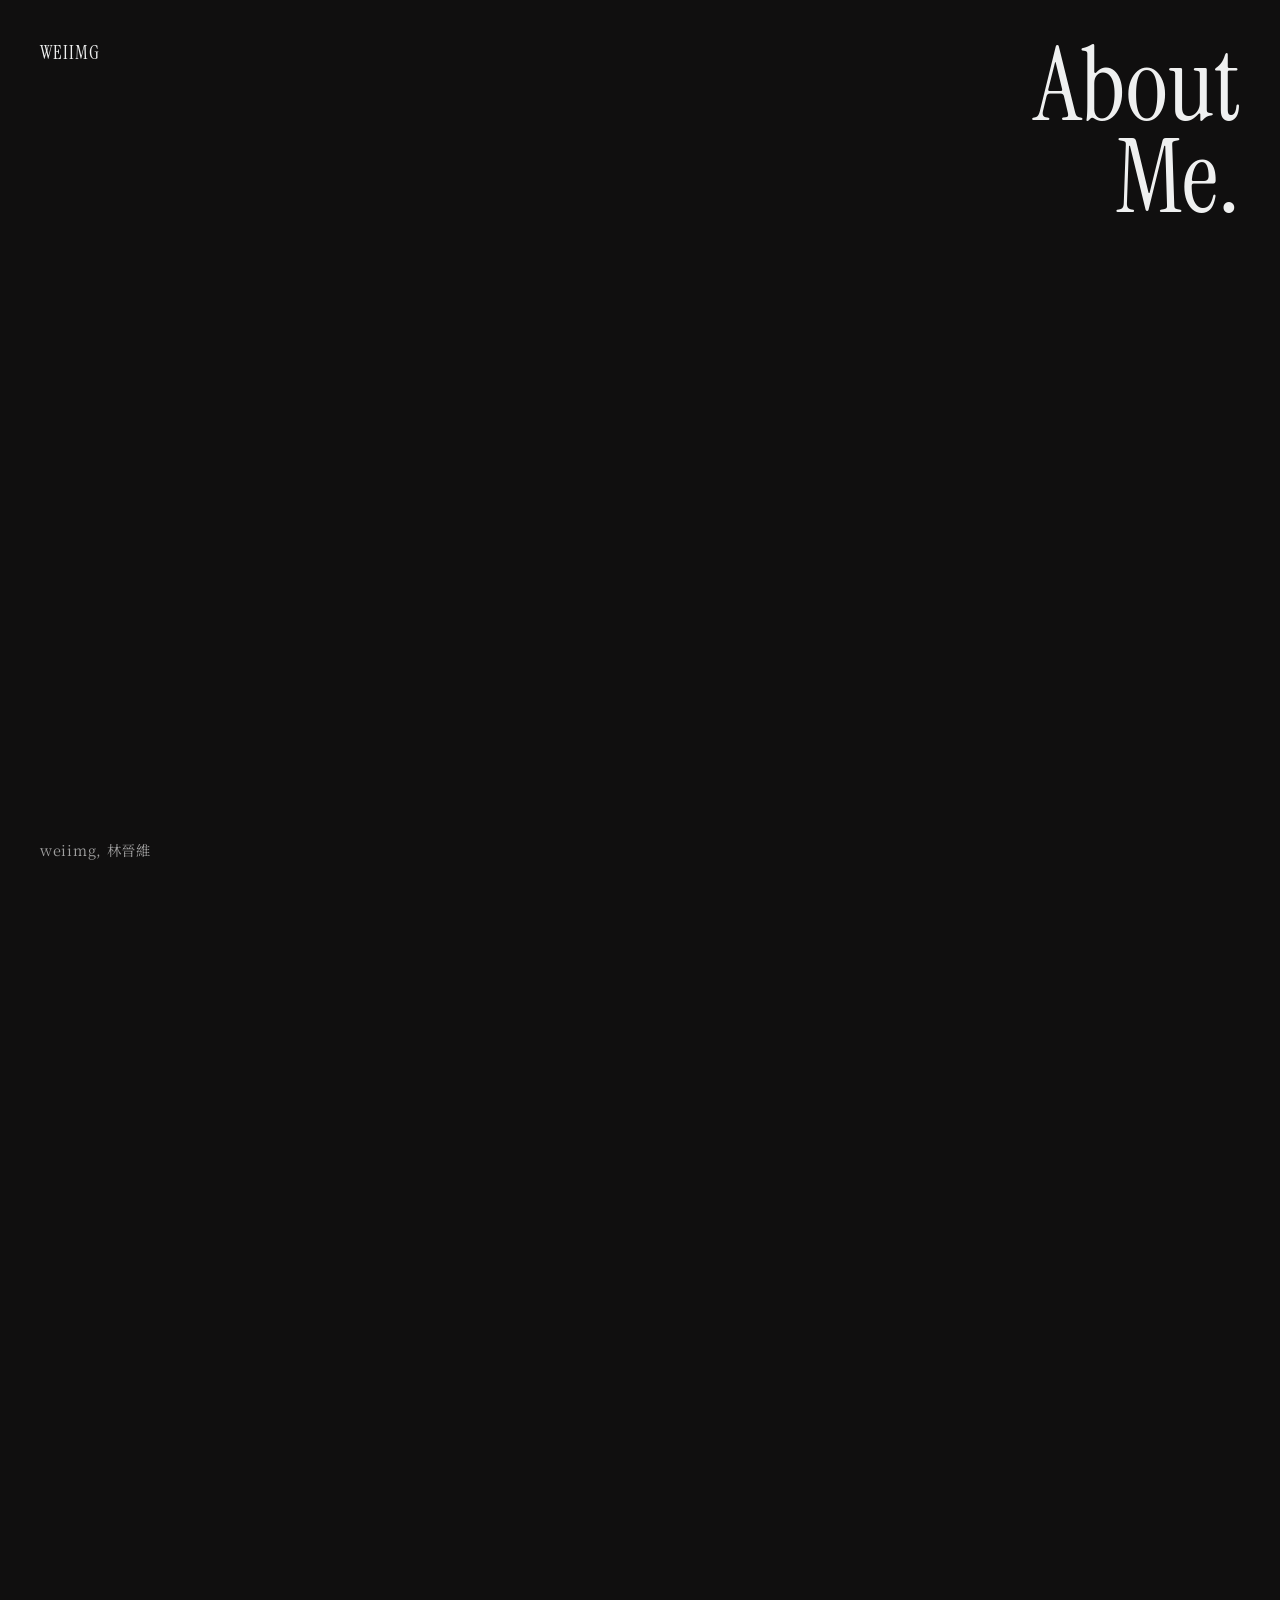
==== about/index.html @ 99280628 "關於頁" ====
<!DOCTYPE html>
<html lang="zh-TW">
<head>
  <meta charset="UTF-8" />
  <meta name="viewport" content="width=device-width, initial-scale=1.0" />
  <title>About - WEIIMG 林晉維</title>
  <link rel="icon" href="https://cdn.weiimg.com/linjinwei_resize.jpg" type="image/jpg" />
  
  <!-- 字型 -->
  <link rel="preconnect" href="https://fonts.googleapis.com">
  <link rel="preconnect" href="https://fonts.gstatic.com" crossorigin>
  <link href="https://fonts.googleapis.com/css2?family=Instrument+Serif:ital@0;1&family=Noto+Serif+TC:wght@300;500&display=swap" rel="stylesheet">
  
  <style>
    :root {
      --bg-black: #100F0F;
      --bg-white: #EAE5D9;
      --text-white: #FFFFFF;
    }

    html, body {
      margin: 0;
      padding: 0;
      width: 100%;
      background-color: var(--bg-black);
      font-family: "Instrument Serif", "Noto Serif TC", serif;
      /* 設定高度以產生滾動空間，300vh 代表有三個畫面的滾動距離 */
      height: 300vh; 
      overflow-x: hidden;
    }

    /* --- 背景層 (負責滾動視覺) --- */
    .bg-layer {
      position: fixed;
      top: 0;
      left: 0;
      width: 100%;
      height: 100vh;
      width: 100%;
      z-index: 1;
      pointer-events: none;
      transition: transform 0.1s linear; /* 平滑滾動 */
      will-change: transform;
    }

    /* 第一層：黑色底 (預設) */
    .bg-1 {
      background-color: var(--bg-black);
      z-index: 1;
    }

    /* 第一頁的滿版人像 */
    .bg-portrait {
      position: absolute;
      top: 0;
      left: 0;
      width: 100%;
      height: 100%;
      background-image: url('https://cdn.weiimg.com/portrait.jpg');
      background-position: center;
      background-size: cover;
      opacity: 0.9;
      mix-blend-mode: overlay;
    }

    /* 第一頁左下角的小標題 */
    .intro-caption {
      position: absolute;
      bottom: 40px;
      left: 40px;
      color: rgba(255, 255, 255, 0.6);
      font-size: 0.9rem;
      font-family: "Noto Serif TC", serif;
      letter-spacing: 0.05em;
      z-index: 2; /* 確保在人像之上 */
    }

    /* 第二層：白色塊 (從下方滑上來) */
    .bg-2 {
      background-color: var(--bg-white);
      z-index: 2;
      transform: translateY(100%); /* 初始位置在畫面下方 */
    }

    /* 第三層：黑色塊 (從下方滑上來覆蓋白色) */
    .bg-3 {
      background-color: var(--bg-black);
      z-index: 3;
      transform: translateY(100%); /* 初始位置在畫面下方 */
    }

    /* --- 前景內容層 (固定不動，透過 mix-blend-mode 變色) --- */
    .fixed-content {
      position: fixed;
      top: 0;
      left: 0;
      width: 100%;
      height: 100vh;
      z-index: 10;
      mix-blend-mode: difference; /* 關鍵：讓白色文字在白背景上變黑 */
      color: var(--text-white);
      display: flex;
      flex-direction: column;
      padding: 40px;
      box-sizing: border-box;
      pointer-events: none; /* 確保不擋住滾動 */
    }

    /* 品牌與標題 */
    .header-top {
      display: flex;
      justify-content: space-between;
      align-items: flex-start;
      width: 100%;
    }

    .brand-name {
      font-size: 1.2rem;
      letter-spacing: 1px;
      text-decoration: none;
      color: inherit;
    }

    .page-title {
      font-size: 8vw;
      line-height: 0.9;
      text-align: right;
      opacity: 0;
      animation: fadeIn 1.5s ease forwards 0.5s;
    }

    /* 中央文字容器 */
    .center-text-container {
      position: absolute;
      top: 50%;
      left: 50%;
      transform: translate(-50%, -50%);
      width: 100%;
      max-width: 600px;
      text-align: left; 
      padding: 20px;
    }

    /* 文字段落樣式 */
    .text-slide {
      position: absolute;
      top: 50%;
      left: 50%;
      transform: translate(-50%, -50%);
      width: 100%;
      opacity: 0;
      filter: blur(15px); /* 初始模糊 */
      transition: all 1s cubic-bezier(0.2, 0.8, 0.2, 1);
      font-family: "Noto Serif TC", serif;
      font-size: 1.6rem;
      line-height: 1.8;
      font-weight: 300;
    }

    /* 顯示狀態 */
    .text-slide.active {
      opacity: 1;
      filter: blur(0px);
      transform: translate(-50%, -50%) scale(1);
    }

    /* 隱藏狀態 (往上或往下淡出) */
    .text-slide.prev {
      opacity: 0;
      filter: blur(10px);
      transform: translate(-50%, -60%);
    }
    
    .text-slide.next {
      opacity: 0;
      filter: blur(10px);
      transform: translate(-50%, -40%);
    }

    .label {
      font-family: "Instrument Serif", serif;
      font-size: 1rem;
      opacity: 0.6;
      margin-bottom: 25px;
      display: block;
      letter-spacing: 0.05em;
    }

    .line {
      width: 60px;
      height: 1px;
      background: currentColor;
      margin-bottom: 30px;
      display: block;
    }

    @keyframes fadeIn {
      to { opacity: 1; }
    }

    @media (max-width: 768px) {
      .page-title { font-size: 15vw; }
      .text-slide { font-size: 1.25rem; width: 85%; }
      .fixed-content { padding: 20px; }
      .intro-caption { left: 20px; bottom: 20px; }
    }
  </style>
</head>
<body>

  <!-- 背景層：負責色塊動畫 -->
  <div class="bg-layer bg-1">
    <!-- 照片 -->
    <div class="bg-portrait"></div>
    <!-- 新增：第一頁的小標題 -->
    <div class="intro-caption">weiimg, 林晉維</div>
  </div>
  
  <div class="bg-layer bg-2" id="bg-white"></div>
  <div class="bg-layer bg-3" id="bg-black"></div>

  <!-- 內容層：固定不動，文字在此切換 -->
  <div class="fixed-content">
    
    <!-- 頂部 Header -->
    <div class="header-top">
      <a href="/" class="brand-name">WEIIMG</a>
      <div class="page-title">About<br>Me.</div>
    </div>

    <!-- 中央文字區 -->
    <div class="center-text-container">
      
      <!-- 第一段文字：Professional -->
      <div class="text-slide" id="text-1">
        <span class="label">PROFESSIONAL</span>
        <span class="line"></span>
        <p>專注於影像與設計共鳴的數位工作者。<br><br>
        擅長影片製作、影音剪輯、視覺設計，<br>
        在品牌及行銷領域擁有豐富的專案執行經驗。</p>
      </div>

      <!-- 第二段文字：Personal -->
      <div class="text-slide" id="text-2">
        <span class="label">PERSONAL</span>
        <span class="line"></span>
        <p>喜愛攝影與寫作，<br>
        為生活的溫度創作。</p>
      </div>

    </div>
  </div>

  <script>
    // 取得元素
    const bgWhite = document.getElementById('bg-white');
    const bgBlack = document.getElementById('bg-black');
    const text1 = document.getElementById('text-1');
    const text2 = document.getElementById('text-2');

    // 滾動監聽
    window.addEventListener('scroll', () => {
      const scrollY = window.scrollY;
      const windowHeight = window.innerHeight;
      const progress = scrollY / windowHeight; // 0 ~ 2

      // --- 背景動畫邏輯 ---
      
      // 階段 1: 白色背景從底部升起
      let whiteProgress = (progress - 0.2) / 0.8;
      whiteProgress = Math.min(Math.max(whiteProgress, 0), 1);
      
      bgWhite.style.transform = `translateY(${100 - (whiteProgress * 100)}%)`;

      // 階段 2: 黑色背景從底部升起
      let blackProgress = (progress - 1.2) / 0.8;
      blackProgress = Math.min(Math.max(blackProgress, 0), 1);
      
      bgBlack.style.transform = `translateY(${100 - (blackProgress * 100)}%)`;


      // --- 文字 Fade / Blur 切換邏輯 ---

      // 重置所有文字狀態
      text1.classList.remove('active', 'prev', 'next');
      text2.classList.remove('active', 'prev', 'next');

      if (progress < 0.4) {
        // 首頁狀態
        text1.classList.add('next');
        text2.classList.add('next');
      } 
      else if (progress >= 0.4 && progress < 1.4) {
        // 第一段文字出現 (配合白色背景)
        text1.classList.add('active');
        text2.classList.add('next');
      } 
      else {
        // 第二段文字出現 (配合黑色背景回歸)
        text1.classList.add('prev');
        text2.classList.add('active');
      }
    });

    // 初始化
    window.dispatchEvent(new Event('scroll'));
  </script>
</body>
</html>
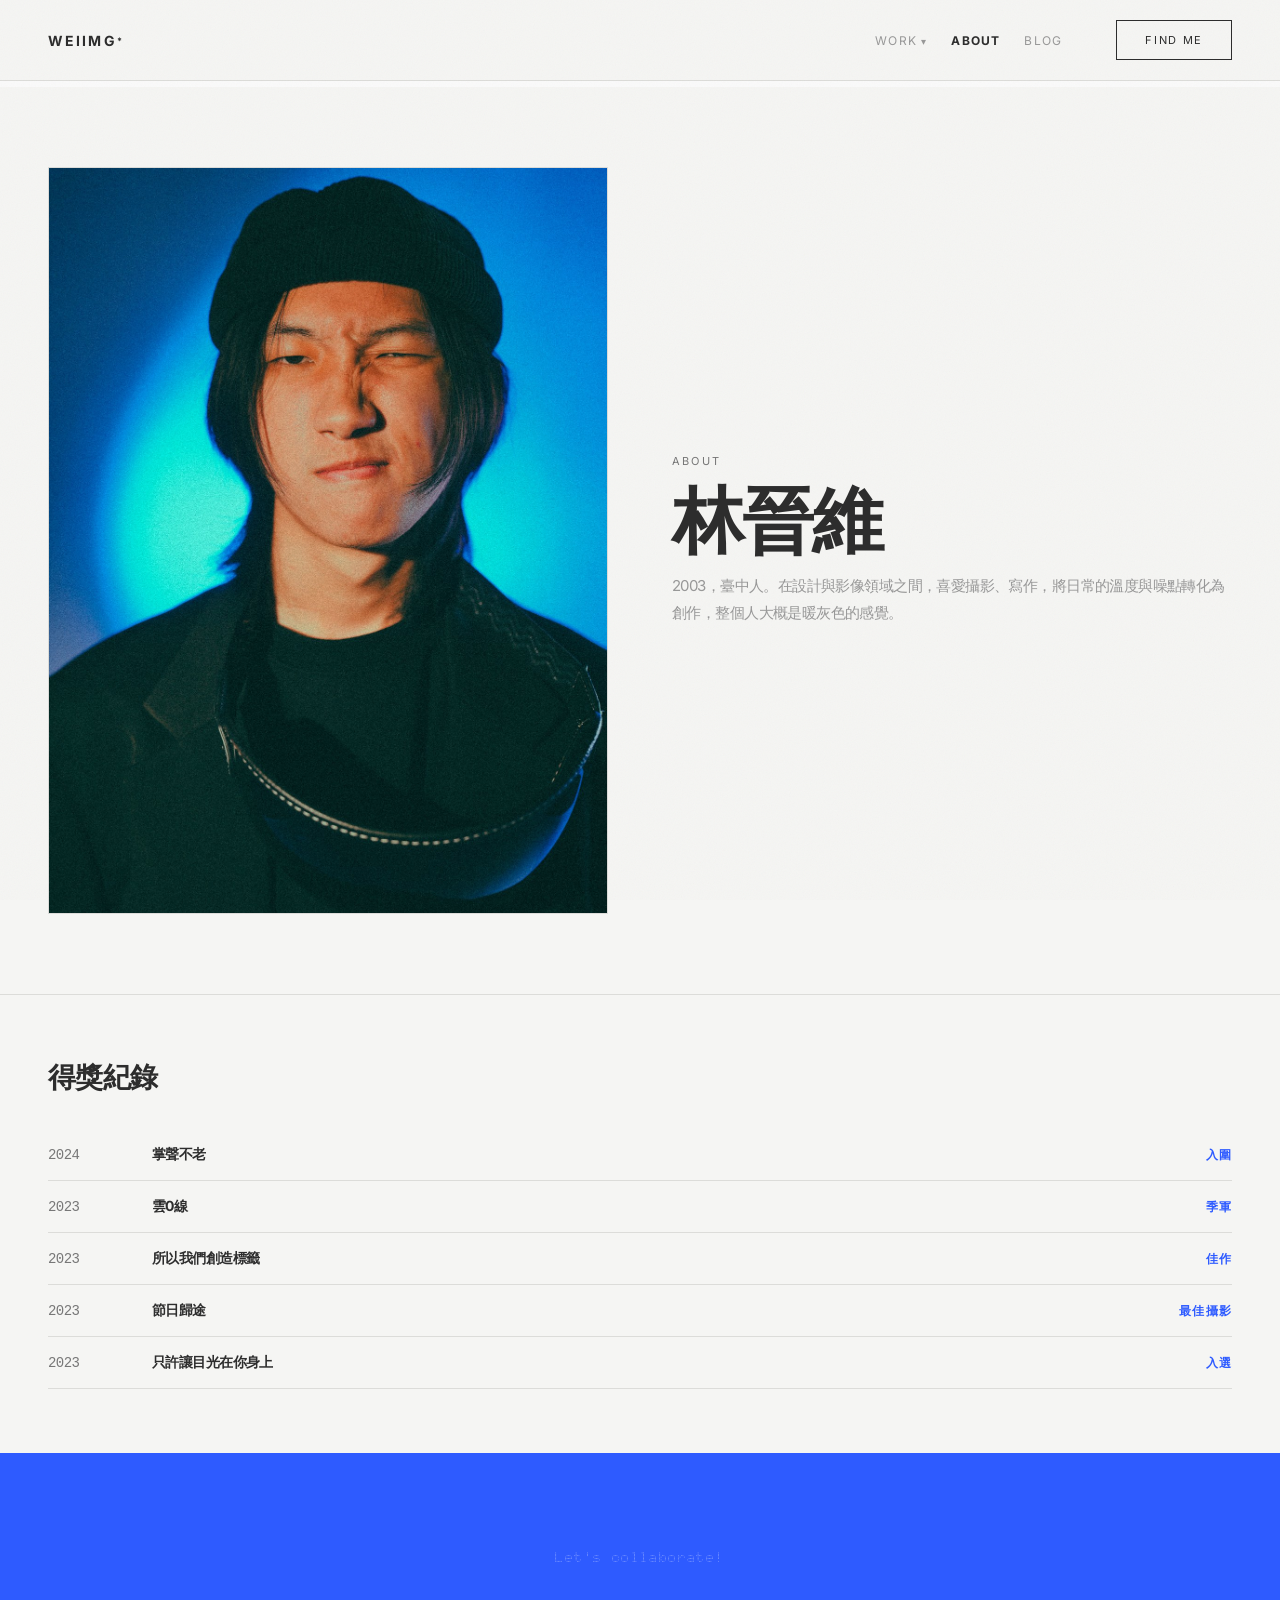
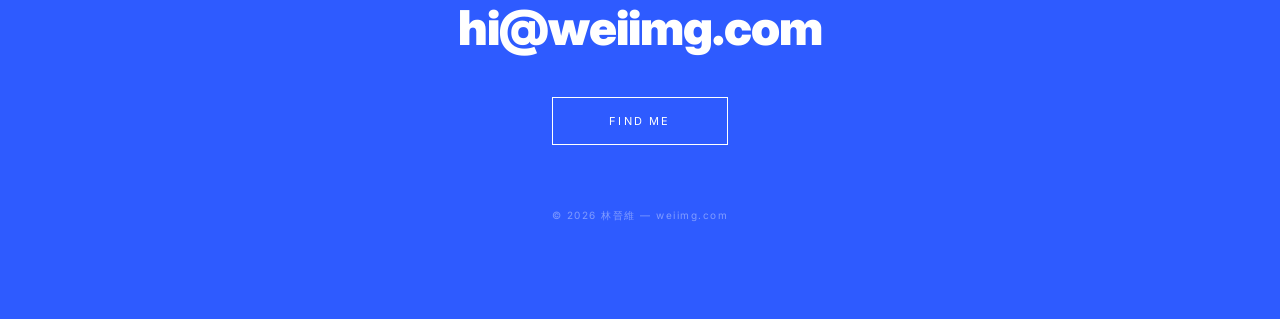
==== commit 0c117cf8: "Add WEIIMG portfolio site at root - Replace root index.html with new portfolio landing - Add about, " ====
--- a/about/index.html
+++ b/about/index.html
@@ -1,309 +1,94 @@
 <!DOCTYPE html>
-<html lang="zh-TW">
+<html lang="zh-Hant">
 <head>
-  <meta charset="UTF-8" />
-  <meta name="viewport" content="width=device-width, initial-scale=1.0" />
-  <title>About - WEIIMG 林晉維</title>
-  <link rel="icon" href="https://cdn.weiimg.com/linjinwei_resize.jpg" type="image/jpg" />
-  
-  <!-- 字型 -->
-  <link rel="preconnect" href="https://fonts.googleapis.com">
-  <link rel="preconnect" href="https://fonts.gstatic.com" crossorigin>
-  <link href="https://fonts.googleapis.com/css2?family=Instrument+Serif:ital@0;1&family=Noto+Serif+TC:wght@300;500&display=swap" rel="stylesheet">
-  
-  <style>
-    :root {
-      --bg-black: #100F0F;
-      --bg-white: #EAE5D9;
-      --text-white: #FFFFFF;
-    }
+<meta charset="UTF-8">
+<meta name="viewport" content="width=device-width, initial-scale=1">
+<meta name="description" content="關於林晉維 — 從攝影社到跨媒體整合，品牌定位到視覺落地一條龍執行。">
+<title>關於 — WEIIMG</title>
+<link rel="stylesheet" href="../style.css">
+</head>
+<body class="inner-page">
 
-    html, body {
-      margin: 0;
-      padding: 0;
-      width: 100%;
-      background-color: var(--bg-black);
-      font-family: "Instrument Serif", "Noto Serif TC", serif;
-      /* 設定高度以產生滾動空間，300vh 代表有三個畫面的滾動距離 */
-      height: 300vh; 
-      overflow-x: hidden;
-    }
+<nav class="nav">
+  <a href="../index.html" class="nav-logo">WEIIMG<span class="reg">*</span><span class="arrow-line"></span></a>
+  <div class="nav-items">
+    <div class="nav-slide-wrap">
+      <div class="nav-slide-inner">
+        <div class="nav-row">
+          <span class="has-dropdown">WORK</span>
+          <a href="index.html" class="active">ABOUT</a>
+          <a href="../blog/index.html">BLOG</a>
+        </div>
+        <div class="nav-row">
+          <a href="../brand/index.html">品牌形象</a>
+          <a href="../shortform/index.html">短影音</a>
+          <a href="../video/index.html">影像製作</a>
+        </div>
+      </div>
+    </div>
+    <div class="nav-cta-wrap">
+      <span class="nav-cta">FIND ME</span>
+      <div class="findme-dropdown">
+        <a href="mailto:hi@weiimg.com"><span class="fm-icon">✉</span>hi@weiimg.com</a>
+        <a href="https://instagram.com/wei_img" target="_blank" rel="noopener noreferrer"><span class="fm-icon">📷</span>Instagram</a>
+        <a href="https://threads.net/@wei_img" target="_blank" rel="noopener noreferrer"><span class="fm-icon">🧵</span>Threads</a>
+      </div>
+    </div>
+  </div>
+</nav>
 
-    /* --- 背景層 (負責滾動視覺) --- */
-    .bg-layer {
-      position: fixed;
-      top: 0;
-      left: 0;
-      width: 100%;
-      height: 100vh;
-      width: 100%;
-      z-index: 1;
-      pointer-events: none;
-      transition: transform 0.1s linear; /* 平滑滾動 */
-      will-change: transform;
-    }
-
-    /* 第一層：黑色底 (預設) */
-    .bg-1 {
-      background-color: var(--bg-black);
-      z-index: 1;
-    }
-
-    /* 第一頁的滿版人像 */
-    .bg-portrait {
-      position: absolute;
-      top: 0;
-      left: 0;
-      width: 100%;
-      height: 100%;
-      background-image: url('https://cdn.weiimg.com/portrait.jpg');
-      background-position: center;
-      background-size: cover;
-      opacity: 0.9;
-      mix-blend-mode: overlay;
-    }
-
-    /* 第一頁左下角的小標題 */
-    .intro-caption {
-      position: absolute;
-      bottom: 40px;
-      left: 40px;
-      color: rgba(255, 255, 255, 0.6);
-      font-size: 0.9rem;
-      font-family: "Noto Serif TC", serif;
-      letter-spacing: 0.05em;
-      z-index: 2; /* 確保在人像之上 */
-    }
-
-    /* 第二層：白色塊 (從下方滑上來) */
-    .bg-2 {
-      background-color: var(--bg-white);
-      z-index: 2;
-      transform: translateY(100%); /* 初始位置在畫面下方 */
-    }
-
-    /* 第三層：黑色塊 (從下方滑上來覆蓋白色) */
-    .bg-3 {
-      background-color: var(--bg-black);
-      z-index: 3;
-      transform: translateY(100%); /* 初始位置在畫面下方 */
-    }
-
-    /* --- 前景內容層 (固定不動，透過 mix-blend-mode 變色) --- */
-    .fixed-content {
-      position: fixed;
-      top: 0;
-      left: 0;
-      width: 100%;
-      height: 100vh;
-      z-index: 10;
-      mix-blend-mode: difference; /* 關鍵：讓白色文字在白背景上變黑 */
-      color: var(--text-white);
-      display: flex;
-      flex-direction: column;
-      padding: 40px;
-      box-sizing: border-box;
-      pointer-events: none; /* 確保不擋住滾動 */
-    }
-
-    /* 品牌與標題 */
-    .header-top {
-      display: flex;
-      justify-content: space-between;
-      align-items: flex-start;
-      width: 100%;
-    }
-
-    .brand-name {
-      font-size: 1.2rem;
-      letter-spacing: 1px;
-      text-decoration: none;
-      color: inherit;
-    }
-
-    .page-title {
-      font-size: 8vw;
-      line-height: 0.9;
-      text-align: right;
-      opacity: 0;
-      animation: fadeIn 1.5s ease forwards 0.5s;
-    }
-
-    /* 中央文字容器 */
-    .center-text-container {
-      position: absolute;
-      top: 50%;
-      left: 50%;
-      transform: translate(-50%, -50%);
-      width: 100%;
-      max-width: 600px;
-      text-align: left; 
-      padding: 20px;
-    }
-
-    /* 文字段落樣式 */
-    .text-slide {
-      position: absolute;
-      top: 50%;
-      left: 50%;
-      transform: translate(-50%, -50%);
-      width: 100%;
-      opacity: 0;
-      filter: blur(15px); /* 初始模糊 */
-      transition: all 1s cubic-bezier(0.2, 0.8, 0.2, 1);
-      font-family: "Noto Serif TC", serif;
-      font-size: 1.6rem;
-      line-height: 1.8;
-      font-weight: 300;
-    }
-
-    /* 顯示狀態 */
-    .text-slide.active {
-      opacity: 1;
-      filter: blur(0px);
-      transform: translate(-50%, -50%) scale(1);
-    }
-
-    /* 隱藏狀態 (往上或往下淡出) */
-    .text-slide.prev {
-      opacity: 0;
-      filter: blur(10px);
-      transform: translate(-50%, -60%);
-    }
-    
-    .text-slide.next {
-      opacity: 0;
-      filter: blur(10px);
-      transform: translate(-50%, -40%);
-    }
-
-    .label {
-      font-family: "Instrument Serif", serif;
-      font-size: 1rem;
-      opacity: 0.6;
-      margin-bottom: 25px;
-      display: block;
-      letter-spacing: 0.05em;
-    }
-
-    .line {
-      width: 60px;
-      height: 1px;
-      background: currentColor;
-      margin-bottom: 30px;
-      display: block;
-    }
-
-    @keyframes fadeIn {
-      to { opacity: 1; }
-    }
-
-    @media (max-width: 768px) {
-      .page-title { font-size: 15vw; }
-      .text-slide { font-size: 1.25rem; width: 85%; }
-      .fixed-content { padding: 20px; }
-      .intro-caption { left: 20px; bottom: 20px; }
-    }
-  </style>
-</head>
-<body>
-
-  <!-- 背景層：負責色塊動畫 -->
-  <div class="bg-layer bg-1">
-    <!-- 照片 -->
-    <div class="bg-portrait"></div>
-    <!-- 新增：第一頁的小標題 -->
-    <div class="intro-caption">weiimg, 林晉維</div>
-  </div>
-  
-  <div class="bg-layer bg-2" id="bg-white"></div>
-  <div class="bg-layer bg-3" id="bg-black"></div>
-
-  <!-- 內容層：固定不動，文字在此切換 -->
-  <div class="fixed-content">
-    
-    <!-- 頂部 Header -->
-    <div class="header-top">
-      <a href="/" class="brand-name">WEIIMG</a>
-      <div class="page-title">About<br>Me.</div>
-    </div>
-
-    <!-- 中央文字區 -->
-    <div class="center-text-container">
-      
-      <!-- 第一段文字：Professional -->
-      <div class="text-slide" id="text-1">
-        <span class="label">PROFESSIONAL</span>
-        <span class="line"></span>
-        <p>專注於影像與設計共鳴的數位工作者。<br><br>
-        擅長影片製作、影音剪輯、視覺設計，<br>
-        在品牌及行銷領域擁有豐富的專案執行經驗。</p>
-      </div>
-
-      <!-- 第二段文字：Personal -->
-      <div class="text-slide" id="text-2">
-        <span class="label">PERSONAL</span>
-        <span class="line"></span>
-        <p>喜愛攝影與寫作，<br>
-        為生活的溫度創作。</p>
-      </div>
-
+<main>
+  <div class="about-hero">
+    <div class="about-photo"><img src="img/wei.jpg" alt="林晉維 個人形象照"></div>
+    <div class="about-intro">
+      <div class="about-tag">ABOUT</div>
+      <h1>林晉維</h1>
+      <p>2003，臺中人。在設計與影像領域之間，喜愛攝影、寫作，將日常的溫度與噪點轉化為創作，整個人大概是暖灰色的感覺。</p>
     </div>
   </div>
 
-  <script>
-    // 取得元素
-    const bgWhite = document.getElementById('bg-white');
-    const bgBlack = document.getElementById('bg-black');
-    const text1 = document.getElementById('text-1');
-    const text2 = document.getElementById('text-2');
+  <div class="awards-section">
+    <h2>得獎紀錄</h2>
+    <div class="award-row"><div class="award-year">2024</div><div><strong>掌聲不老</strong></div><div class="award-rank">入圍</div></div>
+    <div class="award-row"><div class="award-year">2023</div><div><strong>雲0線</strong></div><div class="award-rank">季軍</div></div>
+    <div class="award-row"><div class="award-year">2023</div><div><strong>所以我們創造標籤</strong></div><div class="award-rank">佳作</div></div>
+    <div class="award-row"><div class="award-year">2023</div><div><strong>節日歸途</strong></div><div class="award-rank">最佳攝影</div></div>
+    <div class="award-row"><div class="award-year">2023</div><div><strong>只許讓目光在你身上</strong></div><div class="award-rank">入選</div></div>
+  </div>
+</main>
 
-    // 滾動監聽
-    window.addEventListener('scroll', () => {
-      const scrollY = window.scrollY;
-      const windowHeight = window.innerHeight;
-      const progress = scrollY / windowHeight; // 0 ~ 2
+<footer class="contact">
+  <div class="contact-label">Let's collaborate!</div>
+  <div class="contact-email"><a href="mailto:hi@weiimg.com">hi@weiimg.com</a></div>
+  <a href="mailto:hi@weiimg.com" class="contact-cta">FIND ME</a>
+  <div class="contact-copyright">&copy; 2026 林晉維 — weiimg.com</div>
+</footer>
 
-      // --- 背景動畫邏輯 ---
-      
-      // 階段 1: 白色背景從底部升起
-      let whiteProgress = (progress - 0.2) / 0.8;
-      whiteProgress = Math.min(Math.max(whiteProgress, 0), 1);
-      
-      bgWhite.style.transform = `translateY(${100 - (whiteProgress * 100)}%)`;
-
-      // 階段 2: 黑色背景從底部升起
-      let blackProgress = (progress - 1.2) / 0.8;
-      blackProgress = Math.min(Math.max(blackProgress, 0), 1);
-      
-      bgBlack.style.transform = `translateY(${100 - (blackProgress * 100)}%)`;
-
-
-      // --- 文字 Fade / Blur 切換邏輯 ---
-
-      // 重置所有文字狀態
-      text1.classList.remove('active', 'prev', 'next');
-      text2.classList.remove('active', 'prev', 'next');
-
-      if (progress < 0.4) {
-        // 首頁狀態
-        text1.classList.add('next');
-        text2.classList.add('next');
-      } 
-      else if (progress >= 0.4 && progress < 1.4) {
-        // 第一段文字出現 (配合白色背景)
-        text1.classList.add('active');
-        text2.classList.add('next');
-      } 
-      else {
-        // 第二段文字出現 (配合黑色背景回歸)
-        text1.classList.add('prev');
-        text2.classList.add('active');
-      }
-    });
-
-    // 初始化
-    window.dispatchEvent(new Event('scroll'));
-  </script>
+<script>
+(() => {
+  const wrap = document.querySelector('.nav-slide-wrap');
+  const trigger = wrap && wrap.querySelector('.has-dropdown');
+  if (!wrap || !trigger) return;
+  let timer;
+  const show = () => { clearTimeout(timer); wrap.classList.add('open'); };
+  const hide = () => { timer = setTimeout(() => wrap.classList.remove('open'), 250); };
+  trigger.addEventListener('mouseenter', show);
+  wrap.addEventListener('mouseleave', hide);
+  wrap.querySelectorAll('.nav-row:last-child a').forEach(a => {
+    a.addEventListener('mouseenter', show);
+  });
+})();
+const logo = document.querySelector('.nav-logo');
+const line = logo && logo.querySelector('.arrow-line');
+const navItems = document.querySelector('.nav-items');
+if (logo && line && navItems) {
+  function setArrowWidth() {
+    const lR = logo.getBoundingClientRect(), nR = navItems.getBoundingClientRect();
+    line.style.width = Math.max(0, nR.left - lR.right - 12) + 'px';
+  }
+  logo.addEventListener('mouseenter', () => { setArrowWidth(); logo.classList.remove('arrow-out'); logo.classList.add('arrow-in'); });
+  logo.addEventListener('mouseleave', () => { logo.classList.remove('arrow-in'); logo.classList.add('arrow-out'); line.addEventListener('transitionend', () => logo.classList.remove('arrow-out'), { once: true }); });
+}
+</script>
 </body>
 </html>
--- a/style.css
+++ b/style.css
@@ -0,0 +1,927 @@
+@import url('https://fonts.googleapis.com/css2?family=Doto:wght@100..900&family=Inter:wght@100;300;400;500;700;900&display=swap');
+
+:root {
+  --black: #F5F5F3;
+  --dark: #2D2D2D;
+  --dark-2: #EDEDEB;
+  --dark-3: #E5E5E3;
+  --gray: #777777;
+  --gray-light: #999999;
+  --white: #2D2D2D;
+  --accent: #2E5BFF;
+  --border: #DCDCD9;
+}
+
+* { box-sizing: border-box; margin: 0; padding: 0; }
+
+body {
+  font-family: 'Inter', -apple-system, "Helvetica Neue", sans-serif;
+  letter-spacing: -0.05cap;
+  background: #FAFAFA;
+  color: var(--dark);
+  -webkit-font-smoothing: antialiased;
+  -moz-osx-font-smoothing: grayscale;
+  text-rendering: optimizeLegibility;
+}
+
+/* ===== Grain overlay ===== */
+body::before {
+  content: '';
+  position: fixed;
+  inset: 0;
+  z-index: 9999;
+  pointer-events: none;
+  opacity: 0.04;
+  background-image: url("data:image/svg+xml,%3Csvg viewBox='0 0 256 256' xmlns='http://www.w3.org/2000/svg'%3E%3Cfilter id='n'%3E%3CfeTurbulence type='fractalNoise' baseFrequency='0.85' numOctaves='4' stitchTiles='stitch'/%3E%3C/filter%3E%3Crect width='100%25' height='100%25' filter='url(%23n)'/%3E%3C/svg%3E");
+  background-repeat: repeat;
+  background-size: 256px 256px;
+  mix-blend-mode: multiply;
+}
+
+/* ===== Nav ===== */
+.nav {
+  min-height: 56px;
+  padding: 16px 48px;
+  display: flex;
+  justify-content: space-between;
+  align-items: center;
+  background: var(--black);
+  border-bottom: 1px solid var(--border);
+  position: fixed;
+  top: 0;
+  left: 0;
+  right: 0;
+  z-index: 100;
+  transform: translateY(-100%);
+  transition: transform 0.4s ease;
+}
+.nav.visible,
+body.inner-page .nav {
+  transform: translateY(0);
+}
+body.inner-page main {
+  padding-top: 87px;
+}
+.nav-logo {
+  font-size: 14px;
+  font-weight: 700;
+  letter-spacing: 0.15em;
+  text-transform: uppercase;
+  color: var(--white);
+  position: relative;
+  cursor: pointer;
+  display: inline-flex;
+  align-items: center;
+  text-decoration: none;
+}
+.nav-logo .arrow-line {
+  position: absolute;
+  left: 100%;
+  top: 50%;
+  height: 1.5px;
+  background: var(--white);
+  transform-origin: left center;
+  pointer-events: none;
+  clip-path: inset(0 100% 0 0);
+  transition: clip-path 0.5s cubic-bezier(0.4, 0, 0.2, 1);
+}
+.nav-logo .arrow-line::after {
+  content: '';
+  position: absolute;
+  right: -1px;
+  top: 50%;
+  transform: translateY(-50%);
+  border: 5px solid transparent;
+  border-left: 7px solid var(--white);
+}
+.nav-logo:hover .arrow-line,
+.nav-logo.arrow-in .arrow-line { clip-path: inset(0 0 0 0); }
+.nav-logo.arrow-out .arrow-line {
+  clip-path: inset(0 0 0 100%);
+  transition: clip-path 0.4s cubic-bezier(0.4, 0, 0.2, 1);
+}
+.nav-logo .reg { font-size: 9px; vertical-align: super; }
+
+.nav-items {
+  display: flex;
+  gap: 32px;
+  font-size: 11px;
+  letter-spacing: 0.15em;
+  text-transform: uppercase;
+  color: var(--gray-light);
+  align-items: center;
+  position: relative;
+}
+.nav-items > a {
+  transition: opacity 0.2s, visibility 0.2s;
+}
+.nav-items a {
+  color: var(--gray-light);
+  text-decoration: none;
+  transition: color 0.2s;
+  white-space: nowrap;
+  flex-shrink: 0;
+}
+.nav-items a:hover { color: var(--white); }
+.nav-items .active { color: var(--white); font-weight: 700; }
+
+.nav-slide-wrap {
+  overflow: hidden;
+  height: 48px;
+  position: relative;
+}
+.nav-row {
+  display: flex;
+  align-items: center;
+  gap: 24px;
+  height: 48px;
+  position: relative;
+  top: 0;
+  transition: top 0.4s cubic-bezier(0.4, 0, 0.2, 1);
+}
+.nav-slide-wrap.open .nav-row {
+  top: -48px;
+}
+.nav-row a, .nav-row span {
+  font-size: 12px;
+  color: var(--gray-light);
+  text-decoration: none;
+  letter-spacing: 0.1em;
+  white-space: nowrap;
+  transition: color 0.15s;
+}
+.nav-row a:hover { color: var(--white); }
+.has-dropdown {
+  cursor: pointer;
+}
+.has-dropdown::after { content: ' \25BE'; font-size: 10px; }
+
+.nav-cta-wrap {
+  position: relative;
+  margin-left: 16px;
+}
+.nav-cta {
+  font-size: 11px;
+  letter-spacing: 0.15em;
+  text-transform: uppercase;
+  padding: 12px 28px;
+  border: 1px solid var(--dark);
+  color: var(--dark);
+  transition: all 0.3s;
+  cursor: pointer;
+  display: inline-block;
+  user-select: none;
+}
+.nav-cta:hover { background: var(--accent); border-color: var(--accent); color: #fff; }
+
+.findme-dropdown {
+  position: absolute;
+  top: 100%;
+  right: 0;
+  margin-top: 8px;
+  min-width: 220px;
+  background: var(--black);
+  border: 1px solid var(--border);
+  overflow: hidden;
+  opacity: 0;
+  visibility: hidden;
+  transform: scaleY(0.6);
+  transform-origin: top right;
+  transition: opacity 0.3s cubic-bezier(0.4,0,0.2,1),
+              transform 0.3s cubic-bezier(0.4,0,0.2,1),
+              visibility 0s 0.3s;
+  z-index: 100;
+}
+.nav-cta-wrap:hover .findme-dropdown {
+  opacity: 1;
+  visibility: visible;
+  transform: scaleY(1);
+  transition: opacity 0.3s cubic-bezier(0.4,0,0.2,1),
+              transform 0.3s cubic-bezier(0.4,0,0.2,1),
+              visibility 0s 0s;
+}
+.findme-dropdown a {
+  display: flex;
+  align-items: center;
+  gap: 12px;
+  padding: 14px 20px;
+  font-size: 12px;
+  letter-spacing: 0.05em;
+  color: var(--white);
+  text-decoration: none;
+  border-bottom: 1px solid var(--border);
+  transition: background 0.2s;
+  text-transform: none;
+}
+.findme-dropdown a:last-child { border-bottom: none; }
+.findme-dropdown a:hover { background: var(--dark-2); }
+.fm-icon {
+  width: 16px;
+  height: 16px;
+  display: inline-flex;
+  align-items: center;
+  justify-content: center;
+  font-size: 14px;
+  flex-shrink: 0;
+}
+
+/* ===== Hero (P1 only) ===== */
+.hero {
+  min-height: 100vh;
+  background: linear-gradient(180deg, rgba(46,91,255,0) 0%, var(--accent) 40%);
+  display: flex;
+  flex-direction: column;
+  justify-content: flex-end;
+  position: relative;
+  padding: 0 48px;
+  color: #fff;
+  overflow: hidden;
+}
+.hero-brand {
+  font-size: clamp(120px, 18vw, 280px);
+  font-weight: 900;
+  letter-spacing: -0.05cap;
+  color: #fff;
+  line-height: 0.85;
+  position: absolute;
+  bottom: 80px;
+  left: 48px;
+  display: flex;
+  align-items: flex-end;
+}
+.hero-star {
+  display: inline-block;
+  opacity: 0;
+  animation: starIn 0.6s cubic-bezier(0.4, 0, 0.2, 1) 0.2s forwards;
+  will-change: transform, opacity;
+}
+.hero-text {
+  display: inline-block;
+  clip-path: inset(0 100% 0 0);
+  animation: textReveal 0.8s cubic-bezier(0.4, 0, 0.2, 1) 0.7s forwards;
+  will-change: clip-path;
+}
+@keyframes starIn {
+  from { opacity: 0; transform: scale(0.7) rotate(-30deg); }
+  to   { opacity: 1; transform: scale(1) rotate(0deg); }
+}
+@keyframes textReveal {
+  from { clip-path: inset(0 100% 0 0); }
+  to   { clip-path: inset(0 0 0 0); }
+}
+.hero-tagline {
+  position: absolute;
+  top: 40%;
+  right: 48px;
+  text-align: right;
+}
+.hero-micro {
+  font-size: 10px;
+  font-weight: 400;
+  letter-spacing: 0.25em;
+  text-transform: lowercase;
+  color: rgba(255,255,255,0.6);
+}
+.hero-micro-zh {
+  font-size: 10px;
+  letter-spacing: 0.15em;
+  color: rgba(255,255,255,0.4);
+  margin-top: 6px;
+}
+.hero-ticker {
+  display: flex;
+  justify-content: space-between;
+  padding: 14px 0;
+  border-top: 1px solid rgba(255,255,255,0.2);
+  font-family: "Doto", sans-serif;
+  font-optical-sizing: auto;
+  font-variation-settings: "ROND" 0;
+  font-size: 11px;
+  letter-spacing: 0.08em;
+  text-transform: uppercase;
+  color: rgba(255,255,255,0.5);
+}
+.hero-scroll {
+  position: absolute;
+  bottom: 48px;
+  right: 48px;
+  display: flex;
+  flex-direction: column;
+  align-items: center;
+  gap: 16px;
+  font-size: 11px;
+  letter-spacing: 0.15em;
+  text-transform: uppercase;
+  color: rgba(255,255,255,0.5);
+}
+.hero-scroll-arrow {
+  font-size: 36px;
+  line-height: 1;
+  animation: bounce 2s infinite;
+}
+@keyframes bounce {
+  0%, 100% { transform: translateY(0); }
+  50%       { transform: translateY(6px); }
+}
+
+/* ===== Parallax (P1) ===== */
+.parallax-wrap {
+  overflow: hidden;
+  border-top: 1px solid var(--border);
+  position: sticky;
+  top: 0;
+  z-index: 1;
+  --overlay-opacity: 1;
+}
+.parallax-video {
+  width: 100%;
+  height: 100vh;
+  object-fit: cover;
+  display: block;
+}
+/* Blue overlay for dissolve transition */
+.parallax-wrap::after {
+  content: '';
+  position: absolute;
+  inset: 0;
+  background: linear-gradient(180deg, var(--accent) 0%, rgba(46,91,255,0.6) 100%);
+  opacity: var(--overlay-opacity);
+  pointer-events: none;
+  z-index: 2;
+}
+
+/* ===== Services (P1) ===== */
+.services-section {
+  display: grid;
+  grid-template-columns: 1fr 1fr;
+  position: relative;
+  z-index: 2;
+  background: var(--black);
+  color: var(--dark);
+  min-height: 100vh;
+}
+.services-nav {
+  position: sticky;
+  top: 0;
+  height: 100vh;
+  display: flex;
+  align-items: center;
+  padding: 0 48px;
+}
+.services-nav-inner {
+  display: flex;
+  flex-direction: column;
+  gap: 8px;
+  width: 100%;
+}
+.svc-nav-item {
+  display: flex;
+  flex-direction: column;
+  gap: 4px;
+  padding: 20px 24px;
+  text-decoration: none;
+  border-radius: 8px;
+  transition: all 0.4s ease;
+  cursor: pointer;
+}
+.svc-nav-num {
+  font-size: 11px;
+  font-weight: 600;
+  letter-spacing: 0.1em;
+  color: rgba(46,91,255,0.25);
+  transition: color 0.4s ease;
+}
+.svc-nav-title {
+  font-size: clamp(24px, 3vw, 40px);
+  font-weight: 900;
+  letter-spacing: -0.02em;
+  color: rgba(46,91,255,0.15);
+  transition: color 0.4s ease;
+  line-height: 1.2;
+}
+.svc-nav-en {
+  font-size: 10px;
+  letter-spacing: 0.15em;
+  text-transform: uppercase;
+  color: transparent;
+  transition: color 0.4s ease;
+}
+.svc-nav-item.active .svc-nav-num { color: var(--accent); }
+.svc-nav-item.active .svc-nav-title { color: var(--accent); }
+.svc-nav-item.active .svc-nav-en { color: rgba(46,91,255,0.5); }
+.svc-nav-item:hover .svc-nav-title { color: rgba(46,91,255,0.4); }
+.svc-nav-item.active:hover .svc-nav-title { color: var(--accent); }
+
+.services-panels {
+  padding: 0 48px;
+  display: flex;
+  flex-direction: column;
+}
+.svc-panel {
+  min-height: 100vh;
+  display: flex;
+  flex-direction: column;
+  justify-content: center;
+  padding: 80px 0;
+}
+.svc-panel-en {
+  font-size: 10px;
+  letter-spacing: 0.2em;
+  text-transform: uppercase;
+  color: var(--accent);
+  margin-bottom: 16px;
+}
+.svc-panel-title {
+  font-size: clamp(32px, 4vw, 56px);
+  font-weight: 900;
+  letter-spacing: -0.02em;
+  color: var(--dark);
+  margin-bottom: 40px;
+}
+.svc-panel-list {
+  list-style: none;
+  display: flex;
+  flex-direction: column;
+  gap: 0;
+  margin-bottom: 40px;
+}
+.svc-panel-list li {
+  font-size: 15px;
+  color: var(--gray);
+  padding: 16px 0;
+  border-bottom: 1px solid var(--border);
+}
+.svc-panel-link {
+  display: inline-block;
+  font-size: 13px;
+  font-weight: 500;
+  letter-spacing: 0.05em;
+  color: var(--accent);
+  text-decoration: none;
+  padding-bottom: 4px;
+  border-bottom: 1px solid var(--accent);
+  transition: opacity 0.3s;
+}
+.svc-panel-link:hover { opacity: 0.6; }
+
+/* ===== Logo Marquee (P1) ===== */
+.logo-marquee {
+  border-top: 1px solid var(--border);
+  padding: 48px 0;
+  background: var(--black);
+  position: relative;
+  z-index: 3;
+  overflow: hidden;
+  display: flex;
+  flex-direction: column;
+  gap: 16px;
+  -webkit-mask-image: linear-gradient(to right, transparent, black 8%, black 92%, transparent);
+  mask-image: linear-gradient(to right, transparent, black 8%, black 92%, transparent);
+}
+.logo-marquee h3 {
+  font-size: 11px;
+  letter-spacing: 0.2em;
+  color: var(--gray);
+  text-transform: uppercase;
+  text-align: center;
+  margin-bottom: 16px;
+}
+.logo-marquee-track {
+  display: flex;
+  width: max-content;
+  animation: marquee-scroll 40s linear infinite;
+}
+.logo-marquee-track.reverse {
+  animation: marquee-scroll-reverse 40s linear infinite;
+}
+.logo-marquee-strip {
+  flex-shrink: 0;
+  height: 60px;
+  min-width: 1800px;
+  background: var(--dark-2);
+  border: 1px solid var(--border);
+  display: flex;
+  align-items: center;
+  justify-content: center;
+  font-size: 11px;
+  color: var(--gray);
+}
+@keyframes marquee-scroll {
+  from { transform: translateX(0); }
+  to   { transform: translateX(-50%); }
+}
+@keyframes marquee-scroll-reverse {
+  from { transform: translateX(-50%); }
+  to   { transform: translateX(0); }
+}
+
+/* ===== Page Title Block ===== */
+.page-title-block {
+  padding: 64px 48px 32px;
+  background: var(--black);
+  color: var(--white);
+}
+.page-title-block .en {
+  font-size: 10px;
+  letter-spacing: 0.2em;
+  color: var(--gray);
+  text-transform: uppercase;
+  margin-bottom: 12px;
+}
+.page-title-block h2 {
+  font-size: clamp(40px, 5vw, 64px);
+  font-weight: 900;
+  letter-spacing: -0.03em;
+}
+
+/* ===== Brand Grid (P2) ===== */
+.brand-grid {
+  display: grid;
+  grid-template-columns: 1fr 1fr;
+  gap: 16px;
+  padding: 64px 48px;
+  background: var(--black);
+}
+.brand-card {
+  aspect-ratio: 4/3;
+  background: var(--dark-2);
+  border: 1px solid var(--border);
+  position: relative;
+  cursor: pointer;
+  overflow: hidden;
+  display: flex;
+  align-items: center;
+  justify-content: center;
+  transition: border-color 0.3s;
+}
+.brand-card:hover { border-color: var(--accent); }
+.brand-card .img-label { font-size: 11px; color: var(--gray); }
+.brand-card .hover-overlay {
+  position: absolute;
+  inset: 0;
+  background: rgba(46, 91, 255, 0.85);
+  color: #fff;
+  display: flex;
+  flex-direction: column;
+  align-items: center;
+  justify-content: center;
+  opacity: 0;
+  transition: opacity 0.4s;
+}
+.brand-card:hover .hover-overlay { opacity: 1; }
+.brand-card .hover-title { font-size: 28px; font-weight: 900; margin-bottom: 8px; }
+.brand-card .hover-meta { font-size: 11px; opacity: 0.8; letter-spacing: 0.15em; text-transform: uppercase; }
+
+/* ===== Article Layout (P3) ===== */
+.article-layout {
+  display: grid;
+  grid-template-columns: 200px 1fr;
+  min-height: 400px;
+}
+.article-sidebar {
+  border-right: 1px solid var(--border);
+  padding: 24px 20px;
+  background: var(--black);
+  position: sticky;
+  top: 0;
+  align-self: start;
+}
+.article-sidebar h4 {
+  font-size: 10px;
+  letter-spacing: 0.2em;
+  text-transform: uppercase;
+  color: var(--gray);
+  margin-bottom: 16px;
+}
+.article-sidebar a {
+  display: block;
+  padding: 8px 0;
+  font-size: 11px;
+  color: var(--gray-light);
+  text-decoration: none;
+  border-bottom: 1px solid var(--border);
+  transition: color 0.2s;
+}
+.article-sidebar a:hover { color: var(--accent); }
+.article-sidebar a.current { color: var(--white); font-weight: 600; }
+.article-main { flex: 1; }
+.article-back {
+  padding: 16px 48px;
+  font-size: 12px;
+  color: var(--gray-light);
+  border-bottom: 1px solid var(--border);
+  background: var(--black);
+  letter-spacing: 0.1em;
+}
+.article-back a { color: var(--gray-light); text-decoration: none; }
+.article-back a:hover { color: var(--accent); }
+.article-carousel-top {
+  background: var(--dark-2);
+  border: 1px solid var(--border);
+  aspect-ratio: 16/9;
+  margin: 16px 48px;
+  display: flex;
+  flex-direction: column;
+  align-items: center;
+  justify-content: center;
+  gap: 8px;
+  color: var(--gray);
+  font-size: 12px;
+  position: relative;
+}
+.article-carousel-top .drag-hint {
+  position: absolute;
+  bottom: 16px;
+  right: 24px;
+  font-size: 10px;
+  letter-spacing: 0.2em;
+  text-transform: uppercase;
+  color: var(--gray);
+}
+.article-body-grid {
+  display: grid;
+  grid-template-columns: 1fr 2fr;
+  gap: 64px;
+  padding: 64px 48px;
+  background: var(--black);
+  color: var(--white);
+}
+.article-meta-col {
+  padding-right: 32px;
+  border-right: 1px solid var(--border);
+}
+.article-meta-col h1 {
+  font-size: 36px;
+  font-weight: 900;
+  line-height: 1.15;
+  margin-bottom: 40px;
+}
+.meta-row { margin-bottom: 24px; }
+.meta-label {
+  font-size: 10px;
+  letter-spacing: 0.2em;
+  color: var(--gray);
+  text-transform: uppercase;
+  margin-bottom: 4px;
+}
+.meta-value { font-size: 14px; color: var(--white); font-weight: 600; }
+.article-text-col p {
+  font-size: 15px;
+  line-height: 1.85;
+  color: var(--gray-light);
+  margin-bottom: 24px;
+}
+.article-next {
+  padding: 32px 48px;
+  text-align: center;
+  border-top: 1px solid var(--border);
+  font-size: 14px;
+  color: var(--gray-light);
+  background: var(--black);
+  transition: color 0.3s;
+  cursor: pointer;
+  text-decoration: none;
+  display: block;
+}
+.article-next:hover { color: var(--accent); }
+
+/* ===== Filter Bar + Work Grid (P4, P5) ===== */
+.filter-bar {
+  position: sticky;
+  top: 0;
+  background: var(--black);
+  border-top: 1px solid var(--border);
+  border-bottom: 1px solid var(--border);
+  padding: 16px 48px;
+  display: flex;
+  gap: 28px;
+  z-index: 5;
+}
+.filter-tag {
+  font-size: 11px;
+  letter-spacing: 0.12em;
+  text-transform: uppercase;
+  color: var(--gray);
+  padding: 4px 0;
+  cursor: pointer;
+  transition: color 0.3s;
+  border: none;
+  background: none;
+  font-family: inherit;
+}
+.filter-tag:hover { color: var(--white); }
+.filter-tag.active { color: var(--white); font-weight: 700; border-bottom: 2px solid var(--accent); }
+.work-grid {
+  display: grid;
+  grid-template-columns: 1fr 1fr 1fr;
+  gap: 16px;
+  padding: 64px 48px;
+  background: var(--black);
+}
+.work-card {
+  background: var(--dark-2);
+  border: 1px solid var(--border);
+  aspect-ratio: 9/16;
+  display: flex;
+  flex-direction: column;
+  justify-content: flex-end;
+  padding: 20px;
+  position: relative;
+  cursor: pointer;
+  transition: border-color 0.3s;
+  color: var(--white);
+  text-decoration: none;
+}
+.work-card:hover { border-color: var(--accent); }
+.work-card.video { aspect-ratio: 16/9; }
+.work-card-tag {
+  position: absolute;
+  top: 12px;
+  left: 12px;
+  font-size: 9px;
+  letter-spacing: 0.15em;
+  color: var(--gray);
+  text-transform: uppercase;
+}
+.work-card-title { font-size: 13px; font-weight: 700; }
+
+/* ===== About (P6) ===== */
+.about-hero {
+  padding: 80px 48px;
+  display: grid;
+  grid-template-columns: 1fr 1fr;
+  gap: 64px;
+  align-items: center;
+  background: var(--black);
+  color: var(--white);
+}
+.about-photo {
+  aspect-ratio: 3/4;
+  background: var(--dark-2);
+  border: 1px solid var(--border);
+  display: flex;
+  align-items: center;
+  justify-content: center;
+  font-size: 12px;
+  color: var(--gray);
+  overflow: hidden;
+}
+.about-photo img {
+  width: 100%;
+  height: 100%;
+  object-fit: cover;
+  display: block;
+}
+.about-intro { display: flex; flex-direction: column; gap: 16px; }
+.about-intro .about-tag {
+  font-size: 11px;
+  letter-spacing: 0.2em;
+  color: var(--gray);
+  text-transform: uppercase;
+}
+.about-intro h1 {
+  font-size: clamp(48px, 6vw, 72px);
+  font-weight: 900;
+  letter-spacing: -0.03em;
+  line-height: 1;
+}
+.about-intro p { font-size: 15px; line-height: 1.85; color: var(--gray-light); }
+.awards-section {
+  padding: 64px 48px;
+  border-top: 1px solid var(--border);
+  background: var(--black);
+  color: var(--white);
+}
+.awards-section h2 { font-size: 28px; font-weight: 900; margin-bottom: 32px; }
+.award-row {
+  display: grid;
+  grid-template-columns: 80px 1fr 160px;
+  gap: 24px;
+  padding: 16px 0;
+  border-bottom: 1px solid var(--border);
+  font-size: 14px;
+  align-items: baseline;
+  transition: background 0.2s;
+}
+.award-row:hover { background: var(--dark-2); }
+.award-year { color: var(--gray); font-family: monospace; }
+.award-rank { color: var(--accent); font-weight: 700; font-size: 12px; letter-spacing: 0.1em; text-align: right; }
+
+/* ===== Blog List (P7) ===== */
+.blog-list {
+  padding: 64px 48px;
+  background: var(--black);
+  color: var(--white);
+}
+.blog-list .blog-en {
+  font-size: 11px;
+  color: var(--gray);
+  letter-spacing: 0.2em;
+  text-transform: uppercase;
+  margin-bottom: 16px;
+}
+.blog-list h1 {
+  font-size: clamp(40px, 5vw, 64px);
+  font-weight: 900;
+  letter-spacing: -0.03em;
+  margin-bottom: 48px;
+}
+.blog-row {
+  display: grid;
+  grid-template-columns: 120px 1fr 100px;
+  gap: 32px;
+  padding: 24px 0;
+  border-bottom: 1px solid var(--border);
+  align-items: baseline;
+  cursor: pointer;
+  transition: background 0.2s;
+  text-decoration: none;
+  color: inherit;
+}
+.blog-row:hover { background: var(--dark-2); }
+.blog-row:hover .blog-title { color: var(--accent); }
+.blog-date { font-size: 12px; color: var(--gray); font-family: monospace; }
+.blog-title { font-size: 20px; font-weight: 700; transition: color 0.3s; color: var(--white); }
+.blog-tag { font-size: 10px; color: var(--gray); letter-spacing: 0.2em; text-align: right; text-transform: uppercase; }
+
+/* ===== Blog Article (P8) ===== */
+.blog-article-header {
+  padding: 96px 48px 48px;
+  max-width: 760px;
+  margin: 0 auto;
+  text-align: center;
+  background: var(--black);
+  color: var(--white);
+}
+.blog-article-header h1 {
+  font-size: clamp(28px, 4vw, 44px);
+  font-weight: 900;
+  line-height: 1.25;
+  margin-bottom: 24px;
+}
+.blog-article-meta {
+  font-size: 11px;
+  color: var(--gray);
+  letter-spacing: 0.15em;
+}
+.blog-article-body {
+  padding: 32px 48px 96px;
+  max-width: 760px;
+  margin: 0 auto;
+  background: var(--black);
+  color: var(--white);
+}
+.blog-article-body p { font-size: 16px; line-height: 1.85; color: var(--gray-light); margin-bottom: 24px; }
+.blog-article-body h2 { font-size: 24px; font-weight: 900; margin: 48px 0 16px; color: var(--white); }
+
+/* ===== Footer / Contact ===== */
+.contact {
+  display: flex;
+  flex-direction: column;
+  align-items: center;
+  justify-content: center;
+  text-align: center;
+  background: var(--accent);
+  color: #fff;
+  padding: 96px 64px;
+}
+.contact-label {
+  font-family: "Doto", sans-serif;
+  font-optical-sizing: auto;
+  font-variation-settings: "ROND" 0;
+  font-size: 14px;
+  letter-spacing: 0.1em;
+  color: rgba(255,255,255,0.5);
+  margin-bottom: 32px;
+}
+.contact-email {
+  font-size: clamp(28px, 4vw, 48px);
+  font-weight: 900;
+  letter-spacing: -0.02em;
+}
+.contact-email a { color: #fff; text-decoration: none; transition: opacity 0.3s; }
+.contact-email a:hover { opacity: 0.7; }
+.contact-cta {
+  display: inline-block;
+  margin-top: 40px;
+  padding: 16px 56px;
+  border: 1px solid #fff;
+  font-size: 11px;
+  letter-spacing: 0.2em;
+  text-transform: uppercase;
+  color: #fff;
+  text-decoration: none;
+  transition: all 0.3s;
+}
+.contact-cta:hover { background: #fff; color: var(--accent); }
+.contact-copyright {
+  font-size: 10px;
+  color: rgba(255,255,255,0.4);
+  margin-top: 64px;
+  letter-spacing: 0.15em;
+}
+
+/* ===== Carousel Dots ===== */
+.dots { display: flex; gap: 6px; justify-content: center; margin-top: 16px; }
+.dots span { width: 6px; height: 6px; border-radius: 50%; background: var(--gray); display: block; }
+.dots span.on { background: var(--dark); }
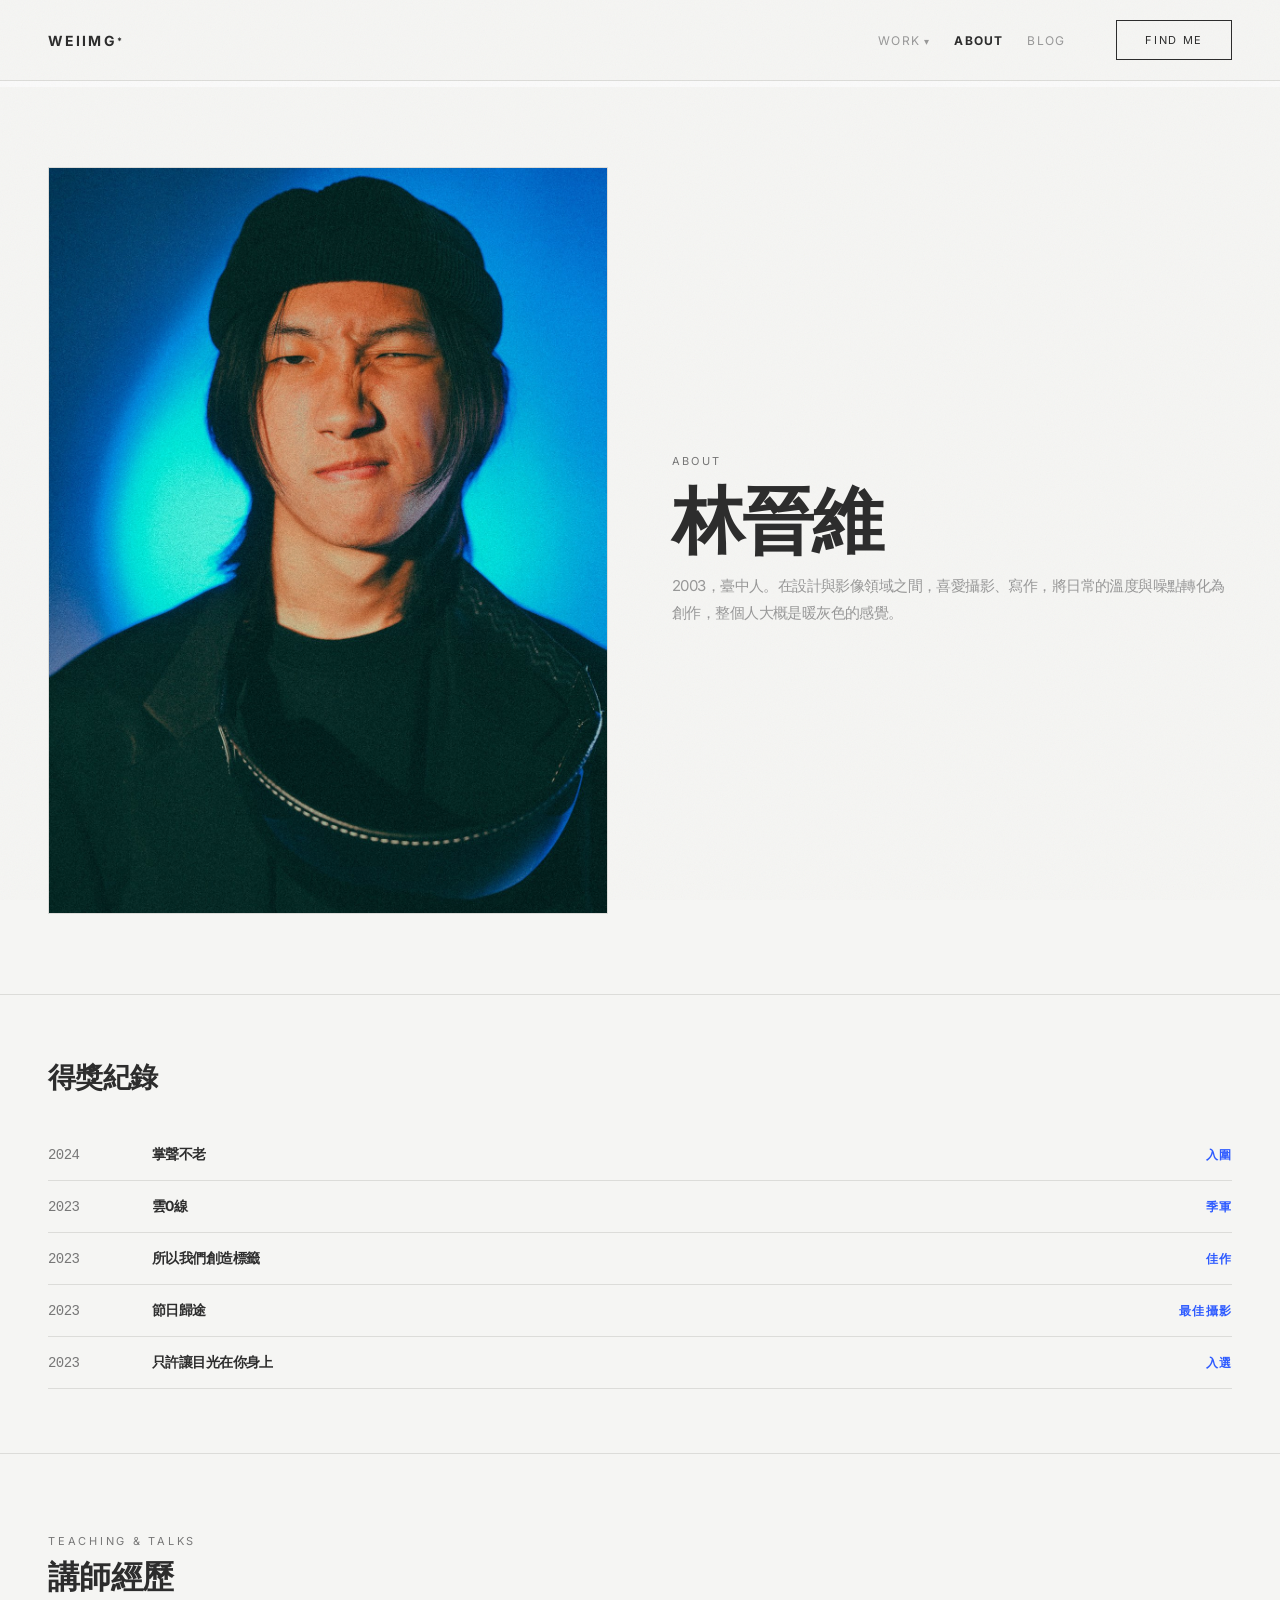
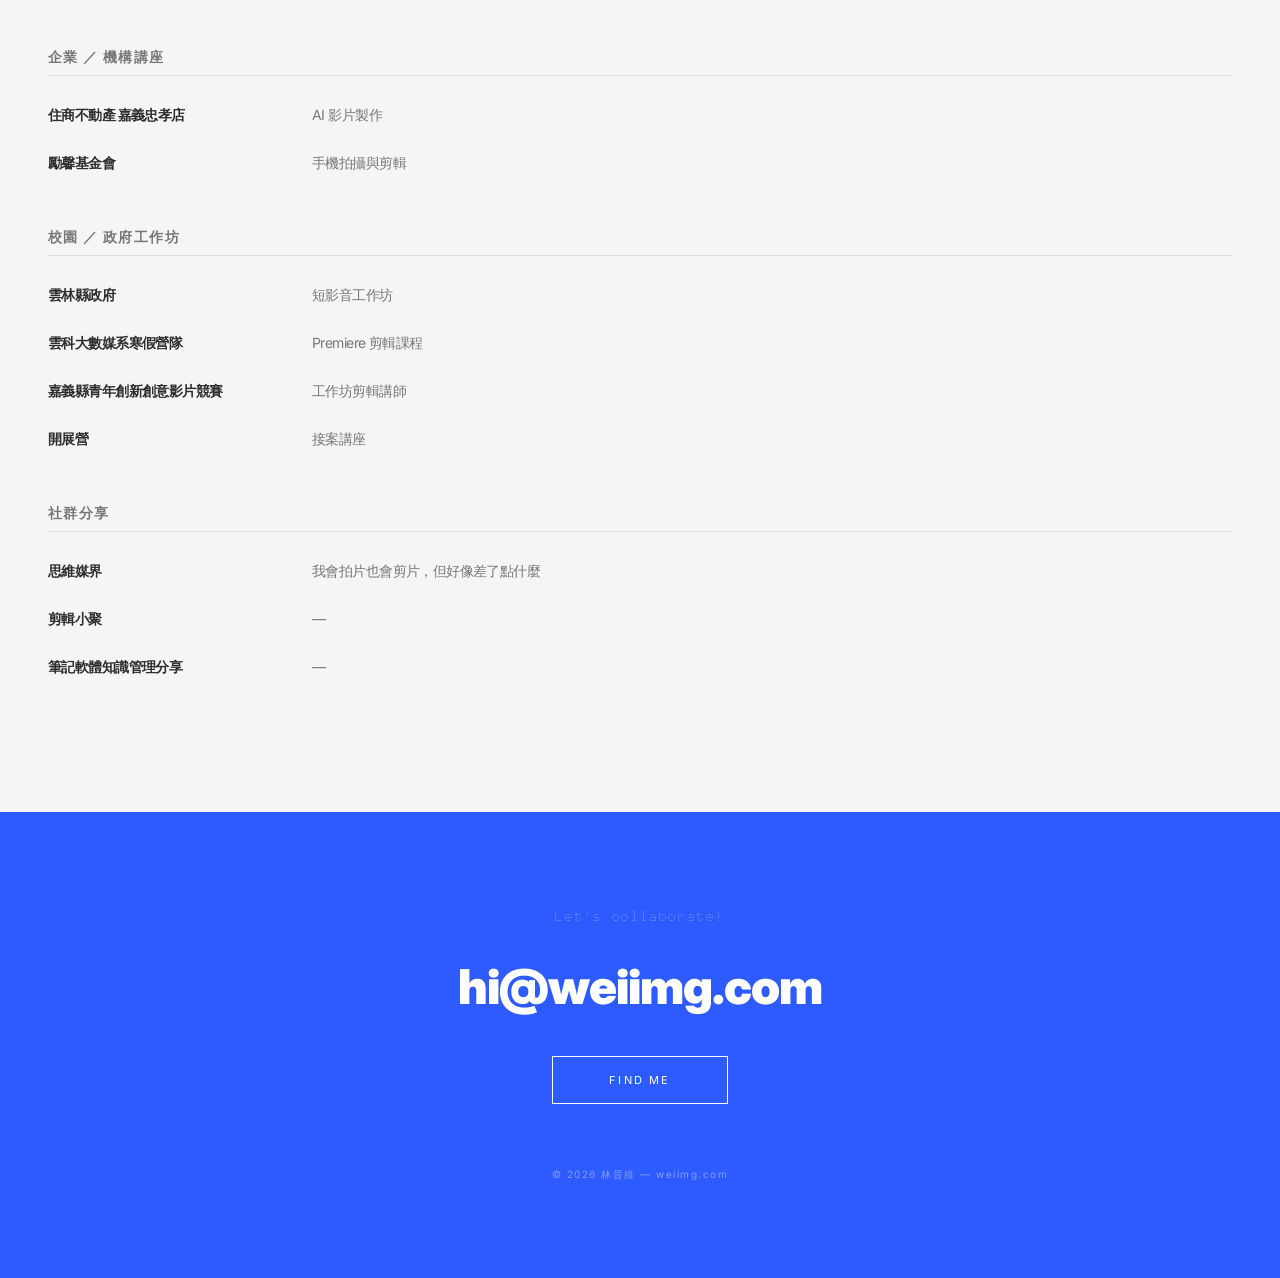
==== commit ef601b75: "Restructure WORK nav: brand→design, video→film; build out all section pages - Rename folders: brand/" ====
--- a/about/index.html
+++ b/about/index.html
@@ -5,7 +5,9 @@
 <meta name="viewport" content="width=device-width, initial-scale=1">
 <meta name="description" content="關於林晉維 — 從攝影社到跨媒體整合，品牌定位到視覺落地一條龍執行。">
 <title>關於 — WEIIMG</title>
-<link rel="stylesheet" href="../style.css">
+<link rel="icon" type="image/png" href="/favicon.png">
+<link rel="apple-touch-icon" href="/favicon.png">
+<link rel="stylesheet" href="../style.css?v=3">
 </head>
 <body class="inner-page">
 
@@ -20,9 +22,9 @@
           <a href="../blog/index.html">BLOG</a>
         </div>
         <div class="nav-row">
-          <a href="../brand/index.html">品牌形象</a>
-          <a href="../shortform/index.html">短影音</a>
-          <a href="../video/index.html">影像製作</a>
+          <a href="../design/index.html">DESIGN</a>
+          <a href="../film/index.html">FILM</a>
+          <a href="../shortform/index.html">SHORTS</a>
         </div>
       </div>
     </div>
@@ -55,6 +57,40 @@
     <div class="award-row"><div class="award-year">2023</div><div><strong>節日歸途</strong></div><div class="award-rank">最佳攝影</div></div>
     <div class="award-row"><div class="award-year">2023</div><div><strong>只許讓目光在你身上</strong></div><div class="award-rank">入選</div></div>
   </div>
+
+  <section class="teaching-section">
+    <div class="teaching-header">
+      <div class="teaching-en">TEACHING &amp; TALKS</div>
+      <h2>講師經歷</h2>
+    </div>
+
+    <div class="teaching-group">
+      <h3 class="teaching-group-title">企業 ／ 機構講座</h3>
+      <ul class="teaching-list">
+        <li><span class="t-host">住商不動產 嘉義忠孝店</span><span class="t-topic">AI 影片製作</span></li>
+        <li><span class="t-host">勵馨基金會</span><span class="t-topic">手機拍攝與剪輯</span></li>
+      </ul>
+    </div>
+
+    <div class="teaching-group">
+      <h3 class="teaching-group-title">校園 ／ 政府工作坊</h3>
+      <ul class="teaching-list">
+        <li><span class="t-host">雲林縣政府</span><span class="t-topic">短影音工作坊</span></li>
+        <li><span class="t-host">雲科大數媒系寒假營隊</span><span class="t-topic">Premiere 剪輯課程</span></li>
+        <li><span class="t-host">嘉義縣青年創新創意影片競賽</span><span class="t-topic">工作坊剪輯講師</span></li>
+        <li><span class="t-host">開展營</span><span class="t-topic">接案講座</span></li>
+      </ul>
+    </div>
+
+    <div class="teaching-group">
+      <h3 class="teaching-group-title">社群分享</h3>
+      <ul class="teaching-list">
+        <li><span class="t-host">思維媒界</span><span class="t-topic">我會拍片也會剪片，但好像差了點什麼</span></li>
+        <li><span class="t-host">剪輯小聚</span><span class="t-topic">—</span></li>
+        <li><span class="t-host">筆記軟體知識管理分享</span><span class="t-topic">—</span></li>
+      </ul>
+    </div>
+  </section>
 </main>
 
 <footer class="contact">
@@ -90,5 +126,6 @@
   logo.addEventListener('mouseleave', () => { logo.classList.remove('arrow-in'); logo.classList.add('arrow-out'); line.addEventListener('transitionend', () => logo.classList.remove('arrow-out'), { once: true }); });
 }
 </script>
+<script src="/nav.js?v=3"></script>
 </body>
 </html>
--- a/style.css
+++ b/style.css
@@ -475,21 +475,21 @@
   display: flex;
   flex-direction: column;
   gap: 16px;
+}
+.logo-marquee h3 {
+  font-size: 11px;
+  letter-spacing: 0.2em;
+  color: var(--gray);
+  text-transform: uppercase;
+  text-align: center;
+  margin-bottom: 16px;
+}
+.logo-marquee-track {
+  display: flex;
+  width: max-content;
+  animation: marquee-scroll 40s linear infinite;
   -webkit-mask-image: linear-gradient(to right, transparent, black 8%, black 92%, transparent);
   mask-image: linear-gradient(to right, transparent, black 8%, black 92%, transparent);
-}
-.logo-marquee h3 {
-  font-size: 11px;
-  letter-spacing: 0.2em;
-  color: var(--gray);
-  text-transform: uppercase;
-  text-align: center;
-  margin-bottom: 16px;
-}
-.logo-marquee-track {
-  display: flex;
-  width: max-content;
-  animation: marquee-scroll 40s linear infinite;
 }
 .logo-marquee-track.reverse {
   animation: marquee-scroll-reverse 40s linear infinite;
@@ -571,6 +571,25 @@
 .brand-card:hover .hover-overlay { opacity: 1; }
 .brand-card .hover-title { font-size: 28px; font-weight: 900; margin-bottom: 8px; }
 .brand-card .hover-meta { font-size: 11px; opacity: 0.8; letter-spacing: 0.15em; text-transform: uppercase; }
+.brand-card .bc-tag {
+  position: absolute;
+  top: 12px;
+  left: 12px;
+  font-size: 9px;
+  letter-spacing: 0.15em;
+  color: var(--gray);
+  text-transform: uppercase;
+  z-index: 1;
+  transition: opacity 0.3s;
+}
+.brand-card:hover .bc-tag { opacity: 0; }
+
+/* DESIGN page: 3-col grid + tighter cards for 15-item layout */
+.brand-grid.cols-3 { grid-template-columns: 1fr 1fr 1fr; }
+.brand-grid.cols-3 .brand-card { aspect-ratio: 4/5; }
+@media (max-width: 720px) {
+  .brand-grid.cols-3 { grid-template-columns: 1fr; }
+}
 
 /* ===== Article Layout (P3) ===== */
 .article-layout {
@@ -925,3 +944,368 @@
 .dots { display: flex; gap: 6px; justify-content: center; margin-top: 16px; }
 .dots span { width: 6px; height: 6px; border-radius: 50%; background: var(--gray); display: block; }
 .dots span.on { background: var(--dark); }
+
+/* ===== Hamburger button (mobile only — hidden on desktop) ===== */
+.nav-burger {
+  display: none;
+  background: transparent;
+  border: 0;
+  width: 44px;
+  height: 44px;
+  padding: 0;
+  margin: -4px -8px -4px 0;
+  cursor: pointer;
+  position: relative;
+  z-index: 102;
+  -webkit-tap-highlight-color: transparent;
+  touch-action: manipulation;
+  -webkit-appearance: none;
+  appearance: none;
+}
+.nav-burger span {
+  display: block;
+  width: 22px;
+  height: 1.5px;
+  background: var(--white);
+  margin: 5px auto;
+  transition: transform 0.3s ease, opacity 0.2s ease;
+}
+body.nav-open .nav-burger span:nth-child(1) { transform: translateY(6.5px) rotate(45deg); }
+body.nav-open .nav-burger span:nth-child(2) { opacity: 0; }
+body.nav-open .nav-burger span:nth-child(3) { transform: translateY(-6.5px) rotate(-45deg); }
+
+/* =====================================================================
+   Mobile RWD
+   ===================================================================== */
+@media (max-width: 768px) {
+  /* ----- Nav: hamburger + fullscreen overlay ----- */
+  .nav {
+    padding: 14px 20px;
+    min-height: 56px;
+    z-index: 101;
+    background: var(--black);
+    transform: none !important; /* don't create containing block for fixed children */
+  }
+  .nav-logo { font-size: 13px; }
+  .nav-logo .arrow-line { display: none; }
+  .nav-burger { display: block; }
+
+  .nav-items {
+    display: none;
+  }
+  .nav-items.open {
+    display: flex;
+    position: fixed;
+    top: 0;
+    left: 0;
+    right: 0;
+    height: 100vh;
+    background: var(--black);
+    flex-direction: column;
+    justify-content: center;
+    align-items: center;
+    gap: 0;
+    padding: 80px 24px 48px;
+    z-index: 100;
+  }
+  body.nav-open { overflow: hidden; }
+
+  /* Slide-mask wrap unwrapped to flat list in overlay */
+  .nav-slide-wrap, .nav-slide-inner { all: unset; display: contents; }
+  .nav-row {
+    display: flex;
+    flex-direction: column;
+    align-items: center;
+    gap: 0;
+    height: auto;
+    width: 100%;
+  }
+  .nav-row:first-child { margin-bottom: 8px; }
+  .nav-row:first-child a, .nav-row:first-child span {
+    font-size: 28px;
+    font-weight: 900;
+    letter-spacing: -0.01em;
+    color: var(--white);
+    padding: 12px 0;
+    text-transform: uppercase;
+  }
+  .nav-row:last-child a {
+    font-size: 14px;
+    color: var(--gray);
+    padding: 8px 0;
+    letter-spacing: 0.05em;
+  }
+  .has-dropdown { padding: 0 !important; }
+  .has-dropdown::after { display: none; }
+
+  .nav-cta-wrap { margin-left: 0; margin-top: 32px; }
+  .nav-cta {
+    padding: 14px 36px;
+    font-size: 11px;
+    border: 1px solid var(--border);
+  }
+  .findme-dropdown {
+    position: static;
+    opacity: 1;
+    visibility: visible;
+    transform: none;
+    background: transparent;
+    border: 0;
+    margin-top: 16px;
+    min-width: 0;
+    box-shadow: none;
+  }
+  .findme-dropdown a {
+    border-bottom: 0;
+    justify-content: center;
+    font-size: 12px;
+    padding: 8px 16px;
+  }
+
+  body.inner-page main { padding-top: 56px; }
+
+  /* ----- Hero (P1) — full viewport on mobile ----- */
+  .hero {
+    padding: 0 20px;
+    min-height: 100vh;
+    min-height: 100dvh;
+    display: flex;
+    flex-direction: column;
+    justify-content: center;
+    align-items: flex-start;
+    position: relative;
+  }
+  .hero-brand { font-size: clamp(64px, 18vw, 120px); }
+  .hero-tagline { padding: 20px; }
+  .hero-micro { font-size: 11px; }
+  .hero-micro-zh { font-size: 13px; }
+  .hero-ticker { padding: 12px 20px; gap: 16px; font-size: 9px; flex-wrap: wrap; }
+  .hero-scroll { bottom: 24px; right: 20px; }
+
+  /* ----- Parallax ----- */
+  .parallax-video { height: 60vh; }
+
+  /* ----- Services (Section 3) — redesigned for mobile ----- */
+  .services-section {
+    grid-template-columns: minmax(0, 1fr);
+    min-height: auto;
+    padding: 48px 20px;
+    gap: 0;
+  }
+  .services-nav { display: none; } /* hide sticky scrollspy on mobile */
+  .services-panels { padding: 0; gap: 16px; }
+  .svc-panel {
+    min-height: auto;
+    padding: 28px 24px;
+    border: 1px solid var(--border);
+    background: var(--dark-2);
+    border-radius: 4px;
+    margin-bottom: 16px;
+    justify-content: flex-start;
+  }
+  .svc-panel:last-child { margin-bottom: 0; }
+  .svc-panel-en { font-size: 10px; margin-bottom: 8px; }
+  .svc-panel-title {
+    font-size: 26px;
+    margin-bottom: 20px;
+  }
+  .svc-panel-list { margin-bottom: 24px; }
+  .svc-panel-list li {
+    font-size: 14px;
+    padding: 12px 0;
+  }
+  .svc-panel-link { font-size: 12px; }
+
+  /* ----- Logo marquee ----- */
+  .logo-marquee { padding: 32px 0; }
+  .logo-marquee h3 { font-size: 10px; }
+  .logo-marquee-strip { min-width: 900px; height: 44px; }
+
+  /* ----- Page title ----- */
+  .page-title-block { padding: 48px 20px 24px; }
+  .page-title-block .en { font-size: 10px; }
+  .page-title-block h2 { font-size: 36px; }
+
+  /* ----- Brand grid ----- */
+  .brand-grid { grid-template-columns: minmax(0, 1fr); padding: 24px 20px; gap: 16px; }
+  .brand-card { aspect-ratio: 4/3; }
+  .brand-card .hover-title { font-size: 22px; }
+
+  /* ----- Article layout (case study pages) ----- */
+  .article-layout { grid-template-columns: minmax(0, 1fr); padding: 24px 20px; gap: 24px; }
+  .article-sidebar { position: static; height: auto; padding: 16px 0; border-bottom: 1px solid var(--border); }
+  .article-sidebar h4 { margin-bottom: 8px; }
+  .article-sidebar a { display: inline-block; margin-right: 16px; font-size: 12px; padding: 4px 0; }
+  .article-back { margin-bottom: 16px; }
+  .article-carousel-top { padding: 24px 16px; }
+  .article-body-grid { grid-template-columns: minmax(0, 1fr); gap: 24px; }
+  .article-meta-col h1 { font-size: 36px; }
+  .meta-row { margin-bottom: 16px; }
+  .article-text-col p { font-size: 14px; }
+
+  /* ----- Filter / Work grid (shortform / video) ----- */
+  .filter-bar { padding: 24px 20px; gap: 16px; flex-wrap: wrap; }
+  .filter-tag { font-size: 11px; }
+  .work-grid { grid-template-columns: minmax(0, 1fr); padding: 24px 20px; gap: 16px; }
+
+  /* ----- About ----- */
+  .about-hero { grid-template-columns: minmax(0, 1fr); gap: 32px; padding: 48px 20px; }
+  .about-intro h1 { font-size: clamp(40px, 10vw, 56px); }
+  .about-intro p { font-size: 14px; }
+  .awards-section { padding: 32px 20px; }
+  .awards-section h2 { font-size: 22px; margin-bottom: 24px; }
+  .award-row { grid-template-columns: 60px 1fr; gap: 12px; padding: 14px 0; font-size: 13px; }
+  .award-row .award-rank { grid-column: 2; opacity: 0.6; font-size: 11px; }
+
+  /* ----- Blog ----- */
+  .blog-row { grid-template-columns: 80px 1fr; padding: 14px 20px; font-size: 13px; }
+  .blog-row > *:nth-child(3) { display: none; }
+
+  /* ----- (XD) project carousel ----- */
+  .xd-carousel-btn { width: 36px; height: 36px; font-size: 14px; }
+  .xd-carousel-btn.prev { left: 8px; }
+  .xd-carousel-btn.next { right: 8px; }
+  .xd-carousel-counter { font-size: 9px; padding: 4px 8px; bottom: 8px; right: 12px; }
+  .xd-carousel-dots { bottom: 8px; }
+  .xd-thumbs { gap: 6px; margin-bottom: 32px; }
+  .xd-thumb { flex: 0 0 64px; height: 44px; }
+
+  /* ----- Footer / Contact ----- */
+  .contact { padding: 64px 20px; }
+  .contact-label { font-size: 12px; margin-bottom: 24px; }
+  .contact-cta { margin-top: 32px; padding: 14px 36px; }
+  .contact-copyright { margin-top: 48px; }
+}
+
+@media (max-width: 480px) {
+  .nav { padding: 10px 16px; }
+  .nav-row a, .nav-row span { font-size: 9px; gap: 8px; }
+  .nav-cta { padding: 7px 10px; font-size: 8px; }
+  .hero-brand { font-size: clamp(48px, 16vw, 88px); }
+  .hero-tagline { padding: 16px; }
+  .page-title-block h2 { font-size: 28px; }
+  .article-meta-col h1 { font-size: 28px; }
+  .about-intro h1 { font-size: clamp(36px, 12vw, 52px); }
+  .contact-email { font-size: clamp(22px, 6vw, 32px); }
+}
+
+/* ===== Section Label (FILM 區隔 / SHORTS 區隔) ===== */
+.section-label {
+  background: var(--black);
+  color: var(--white);
+  padding: 56px 48px 8px;
+  border-top: 1px solid var(--border);
+}
+.section-label span {
+  font-size: 11px;
+  letter-spacing: 0.25em;
+  text-transform: uppercase;
+  color: var(--gray);
+  display: inline-block;
+  padding-bottom: 4px;
+  border-bottom: 1px solid var(--border);
+}
+
+/* ===== FILM Photo Grid ===== */
+.photo-grid {
+  display: grid;
+  grid-template-columns: 1fr 1fr 1fr;
+  gap: 16px;
+  padding: 48px 48px 80px;
+  background: var(--black);
+}
+.photo-theme {
+  aspect-ratio: 4/5;
+}
+.photo-sub {
+  font-size: 11px;
+  color: var(--gray);
+  letter-spacing: 0.1em;
+  margin-top: 6px;
+}
+
+/* ===== SHORTS Client Wall ===== */
+.client-wall {
+  padding: 64px 48px 32px;
+  background: var(--black);
+  color: var(--white);
+}
+.client-wall-header { margin-bottom: 32px; }
+.cw-en {
+  font-size: 11px;
+  letter-spacing: 0.25em;
+  text-transform: uppercase;
+  color: var(--gray);
+  margin-bottom: 8px;
+}
+.client-wall-header h3 { font-size: 28px; font-weight: 900; }
+.client-wall-grid {
+  display: grid;
+  grid-template-columns: repeat(4, 1fr);
+  gap: 16px;
+}
+.client-card {
+  background: var(--dark-2);
+  border: 1px solid var(--border);
+  padding: 32px 24px;
+  display: flex;
+  flex-direction: column;
+  align-items: flex-start;
+  justify-content: space-between;
+  min-height: 140px;
+  transition: border-color 0.3s;
+}
+.client-card:hover { border-color: var(--accent); }
+.client-name { font-size: 20px; font-weight: 900; }
+.client-industry {
+  font-size: 11px;
+  letter-spacing: 0.2em;
+  text-transform: uppercase;
+  color: var(--gray);
+  margin-top: 12px;
+}
+
+/* ===== ABOUT Teaching Section ===== */
+.teaching-section {
+  padding: 80px 48px;
+  background: var(--black);
+  color: var(--white);
+  border-top: 1px solid var(--border);
+}
+.teaching-header { margin-bottom: 48px; }
+.teaching-en {
+  font-size: 11px;
+  letter-spacing: 0.25em;
+  text-transform: uppercase;
+  color: var(--gray);
+  margin-bottom: 8px;
+}
+.teaching-header h2 { font-size: 32px; font-weight: 900; }
+.teaching-group { margin-bottom: 40px; }
+.teaching-group-title {
+  font-size: 14px;
+  font-weight: 700;
+  letter-spacing: 0.1em;
+  color: var(--gray);
+  text-transform: uppercase;
+  margin-bottom: 16px;
+  padding-bottom: 8px;
+  border-bottom: 1px solid var(--border);
+}
+.teaching-list { list-style: none; padding: 0; margin: 0; }
+.teaching-list li {
+  display: grid;
+  grid-template-columns: 240px 1fr;
+  gap: 24px;
+  padding: 14px 0;
+  border-bottom: 1px solid rgba(255,255,255,0.06);
+  font-size: 14px;
+}
+.t-host { font-weight: 700; }
+.t-topic { color: var(--gray); }
+
+@media (max-width: 720px) {
+  .client-wall-grid { grid-template-columns: 1fr 1fr; }
+  .photo-grid { grid-template-columns: 1fr; }
+  .teaching-list li { grid-template-columns: 1fr; gap: 4px; }
+}
